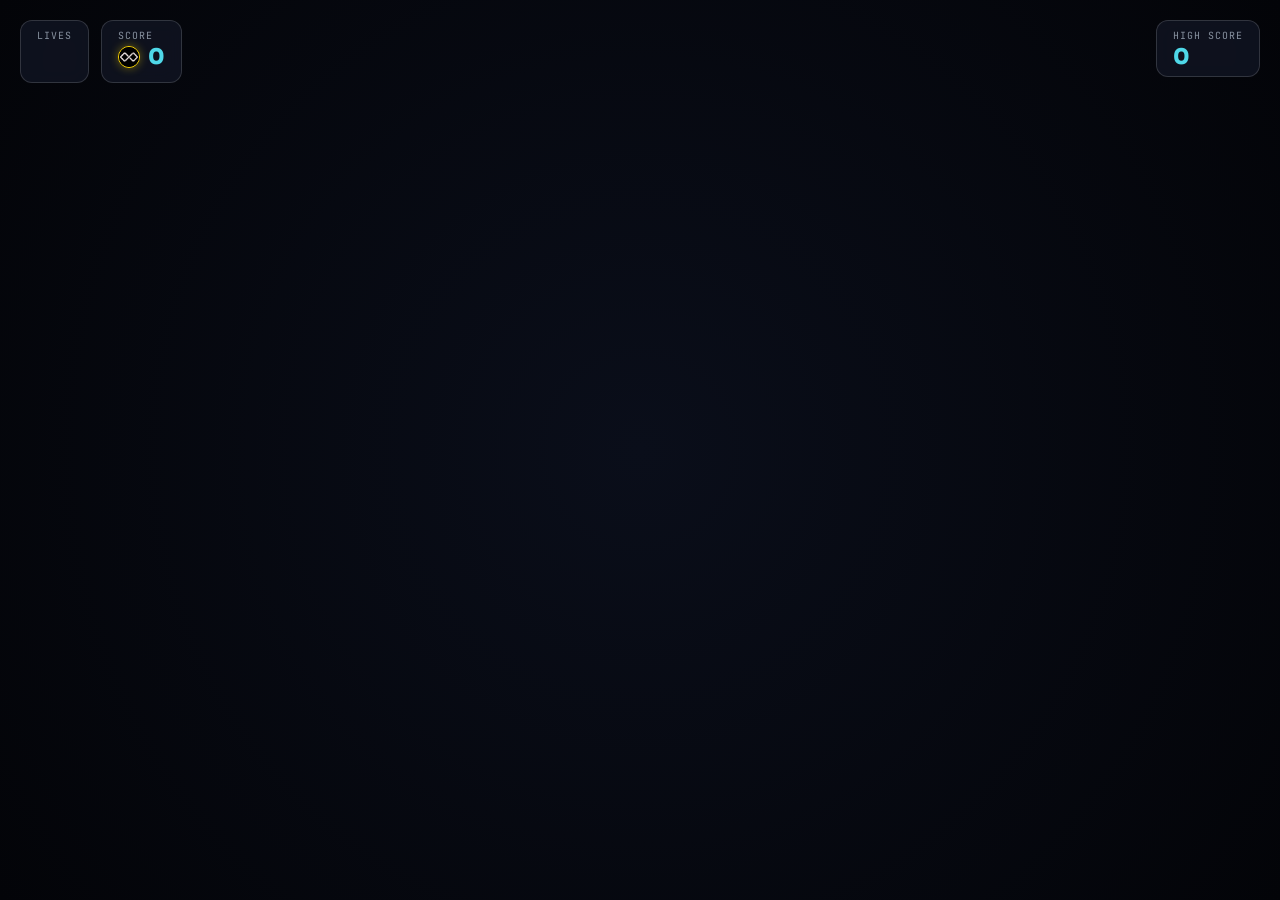
==== minigame/index.html @ 70013fde "upload v0.0.2 beta (p,b,web)" ====
<!DOCTYPE html>
<html lang="en">
<head>
<meta charset="UTF-8">
<meta name="viewport" content="width=device-width, initial-scale=1.0">
<title>Space Runner — Mini Game</title>
<link rel="preconnect" href="https://fonts.googleapis.com">
<link href="https://fonts.googleapis.com/css2?family=Sora:wght@600;800&family=JetBrains+Mono:wght@500;700&display=swap" rel="stylesheet">
<link rel="stylesheet" href="style.css">
</head>
<body>

<div id="gameContainer">
  <canvas id="gameCanvas"></canvas>

  <div id="hud">
    <div class="hud-group">
      <div class="hud-item">
        <span class="hud-label">LIVES</span>
        <div id="livesContainer" class="lives-container"></div>
      </div>
      <div class="hud-item">
        <span class="hud-label">SCORE</span>
        <div class="score-box">
          <div class="hud-coin">
            <img src="../logo.png" alt="Coin">
          </div>
          <span id="scoreVal">0</span>
        </div>
      </div>
    </div>

    <div class="hud-item">
      <span class="hud-label">HIGH SCORE</span>
      <span id="highScoreVal">0</span>
    </div>
  </div>

  <div id="gameOverScreen" class="overlay-screen">
    <h1 class="danger">GAME OVER</h1>
  </div>
</div>

<script src="game.js"></script>
</body>
</html>
---- minigame/style.css ----
* {
  margin: 0;
  padding: 0;
  box-sizing: border-box;
  user-select: none;
}

body, html {
  width: 100%;
  height: 100%;
  overflow: hidden;
  background-color: #040408;
  font-family: 'JetBrains Mono', monospace;
  color: #e8ecf1;
}

#gameContainer {
  position: relative;
  width: 100vw;
  height: 100vh;
  display: flex;
  align-items: center;
  justify-content: center;
}

#gameCanvas {
  display: block;
  width: 100%;
  height: 100%;
  background: radial-gradient(circle at center, #0a0e1a 0%, #030408 100%);
}

#hud {
  position: absolute;
  top: 20px;
  left: 20px;
  right: 20px;
  display: flex;
  justify-content: space-between;
  align-items: flex-start;
  pointer-events: none;
  z-index: 10;
}

.hud-group {
  display: flex;
  gap: 12px;
}

.hud-item {
  display: flex;
  flex-direction: column;
  gap: 4px;
  background: rgba(18, 22, 36, 0.75);
  border: 1px solid rgba(255, 255, 255, 0.15);
  padding: 8px 16px;
  border-radius: 12px;
  backdrop-filter: blur(10px);
}

.hud-label {
  font-size: 0.62rem;
  color: #8892a0;
  letter-spacing: 0.1em;
}

.score-box {
  display: flex;
  align-items: center;
  gap: 8px;
}

.hud-coin {
  width: 22px;
  height: 22px;
  border-radius: 50%;
  border: 1px solid #ffd700;
  background: #0a0e1a;
  overflow: hidden;
  display: grid;
  place-items: center;
  box-shadow: 0 0 10px rgba(255, 215, 0, 0.4);
  perspective: 1000px;
  transform-style: preserve-3d;
  animation: logo3DSpin 4.5s cubic-bezier(0.4, 0, 0.2, 1) infinite;
}

.hud-coin img {
  width: 100%;
  height: 100%;
  object-fit: cover;
}

@keyframes logo3DSpin {
  0% { transform: rotateY(0deg); }
  40% { transform: rotateY(720deg); }
  100% { transform: rotateY(720deg); }
}

.lives-container {
  display: flex;
  gap: 6px;
  align-items: center;
  height: 28px;
}

.heart-icon {
  width: 18px;
  height: 18px;
  fill: #ff5252;
  filter: drop-shadow(0 0 6px rgba(255, 82, 82, 0.6));
  transition: opacity 0.3s ease, transform 0.3s ease;
}

.heart-icon.lost {
  opacity: 0.2;
  transform: scale(0.8);
  filter: none;
}

.hud-item #scoreVal,
.hud-item #highScoreVal {
  font-family: 'Sora', sans-serif;
  font-size: 1.35rem;
  font-weight: 800;
  color: #4fd8e8;
  line-height: 1;
}

.overlay-screen {
  position: absolute;
  inset: 0;
  background: rgba(4, 4, 8, 0.92);
  backdrop-filter: blur(16px);
  display: flex;
  flex-direction: column;
  align-items: center;
  justify-content: center;
  gap: 18px;
  z-index: 20;
  opacity: 0;
  pointer-events: none;
  transition: opacity 0.35s ease;
}

.overlay-screen.active {
  opacity: 1;
  pointer-events: auto;
}

.overlay-screen h1.danger {
  font-family: 'Sora', sans-serif;
  font-size: clamp(2.5rem, 6vw, 4.5rem);
  font-weight: 800;
  background: linear-gradient(120deg, #ff5252, #ff7a52);
  -webkit-background-clip: text;
  background-clip: text;
  -webkit-text-fill-color: transparent;
  text-shadow: 0 0 30px rgba(255, 82, 82, 0.4);
}

/* CLASSIC PIXELATED MODE OVERRIDES */
body.classic-mode {
  background-color: #008080 !important;
  font-family: 'Tahoma', sans-serif !important;
  image-rendering: pixelated;
  image-rendering: crisp-edges;
}

body.classic-mode #gameCanvas {
  background: #000000 !important;
}

body.classic-mode .hud-item {
  background: #c0c0c0 !important;
  border-top: 2px solid #ffffff !important;
  border-left: 2px solid #ffffff !important;
  border-right: 2px solid #000000 !important;
  border-bottom: 2px solid #000000 !important;
  border-radius: 0 !important;
  backdrop-filter: none !important;
}

body.classic-mode .hud-label {
  color: #000000 !important;
  font-weight: bold !important;
}

body.classic-mode .hud-item #scoreVal,
body.classic-mode .hud-item #highScoreVal {
  color: #000080 !important;
  font-family: 'Tahoma', sans-serif !important;
}

body.classic-mode .hud-coin {
  border-radius: 0 !important;
  border: 1px solid #ffd700 !important;
  box-shadow: none !important;
  animation: none !important;
  background: #000000 !important;
}

body.classic-mode .heart-icon {
  fill: #800000 !important;
  filter: none !important;
}

body.classic-mode .overlay-screen {
  background: #c0c0c0 !important;
  border-top: 3px solid #ffffff !important;
  border-left: 3px solid #ffffff !important;
  border-right: 3px solid #000000 !important;
  border-bottom: 3px solid #000000 !important;
  backdrop-filter: none !important;
}

body.classic-mode .overlay-screen h1.danger {
  color: #800000 !important;
  background: none !important;
  -webkit-text-fill-color: #800000 !important;
  font-family: 'Tahoma', sans-serif !important;
  text-shadow: 2px 2px 0 #ffffff !important;
}
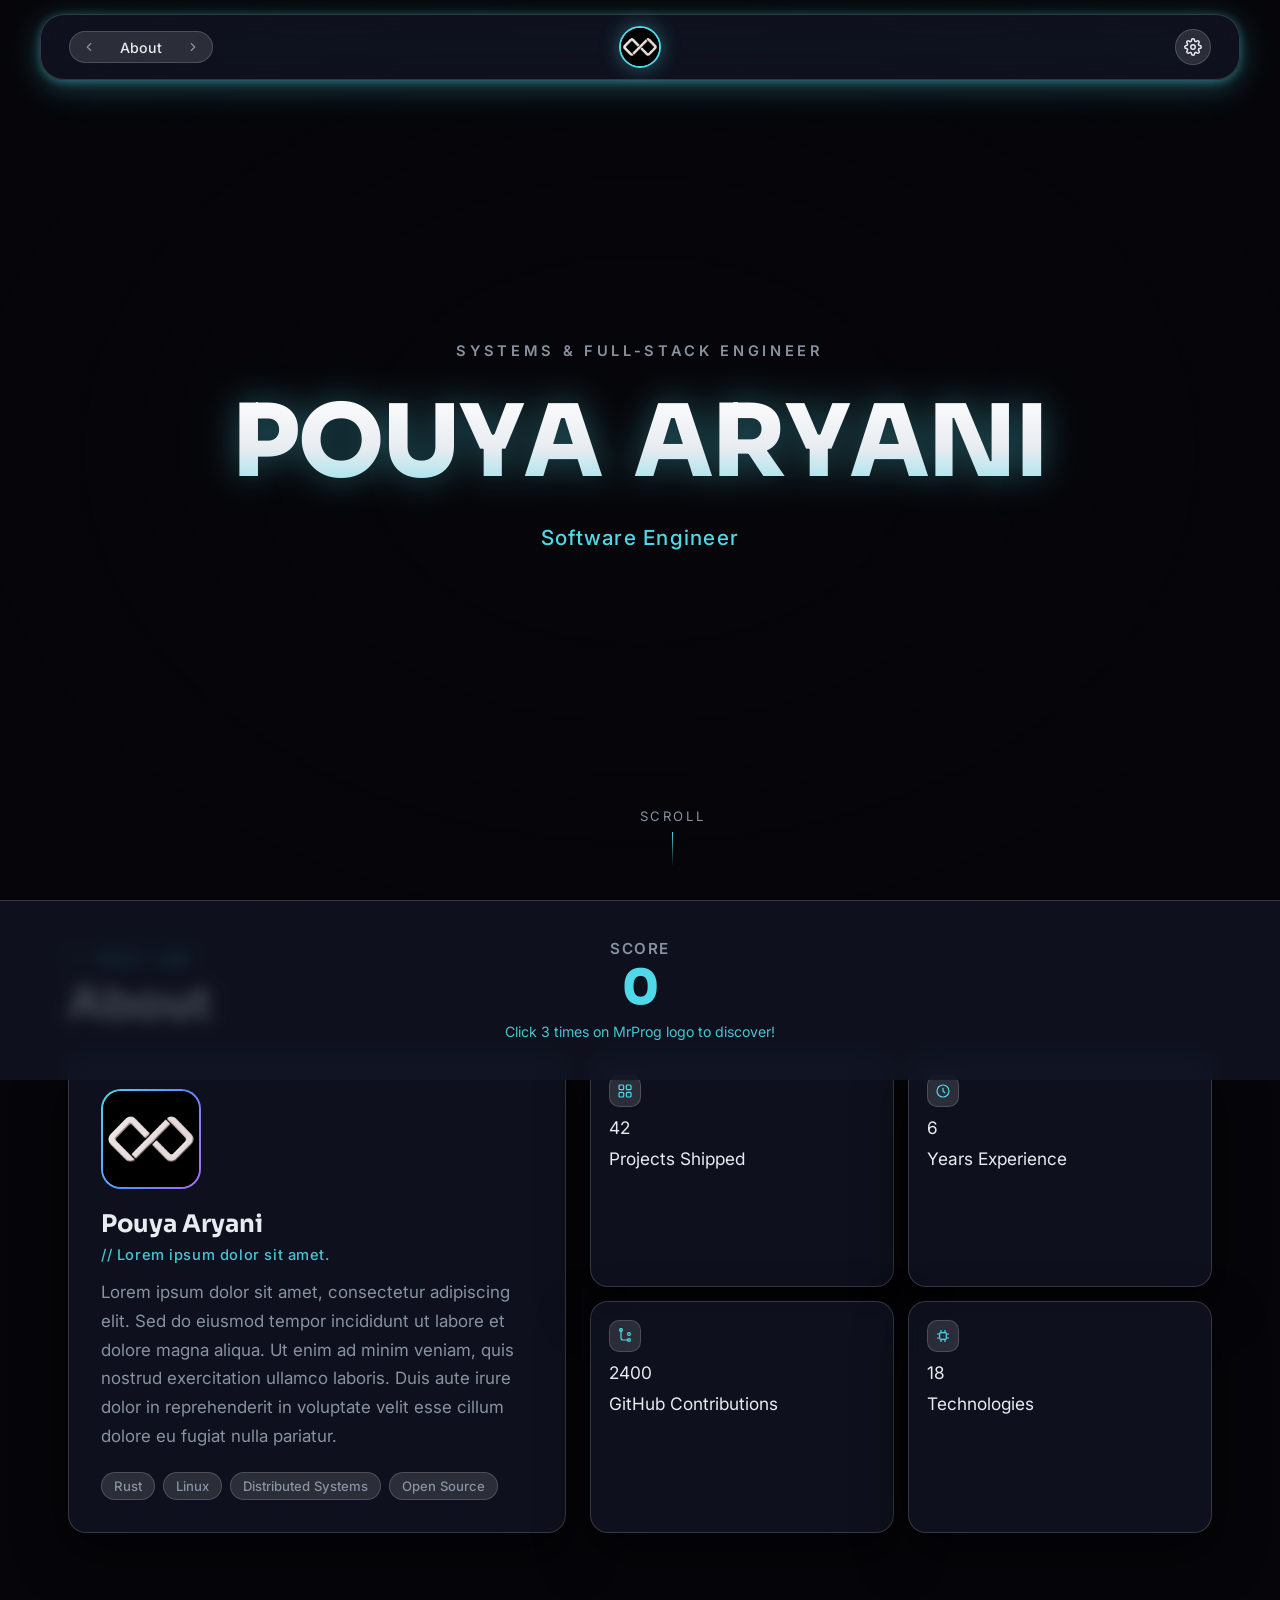
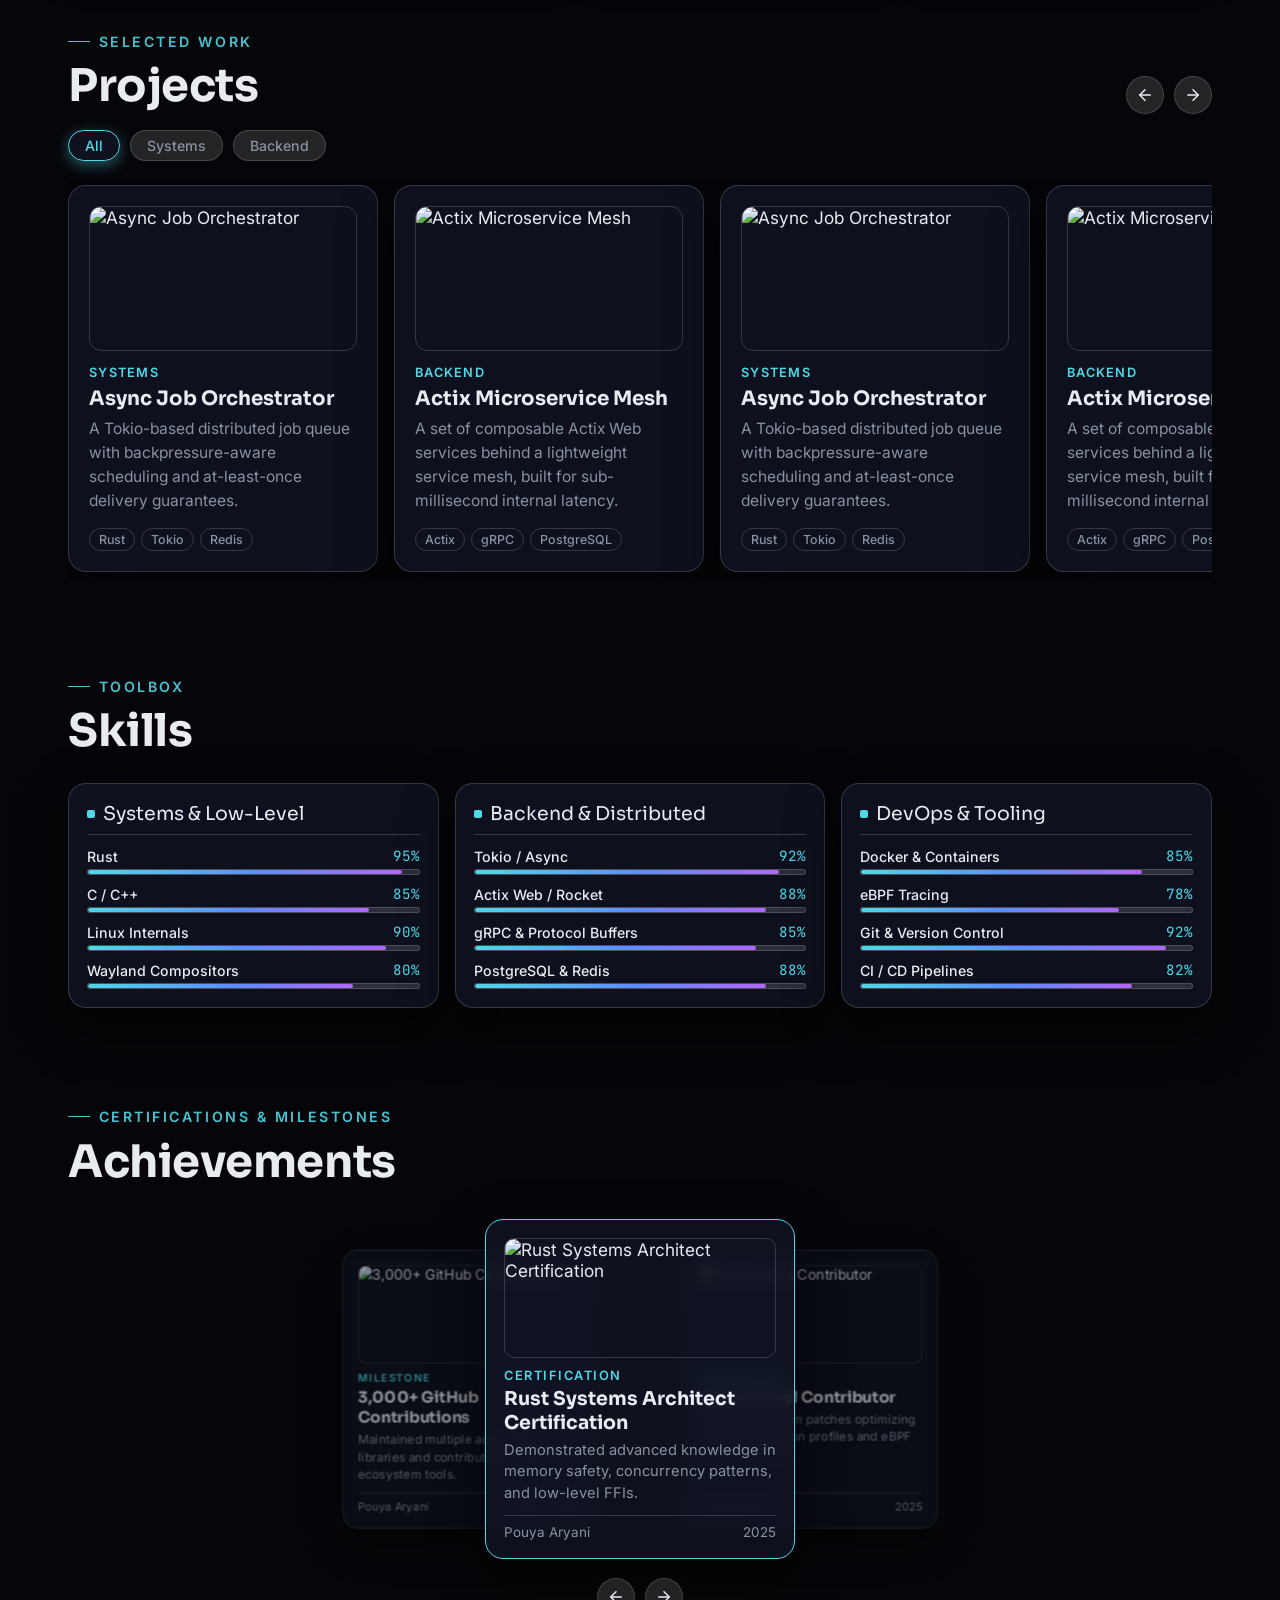
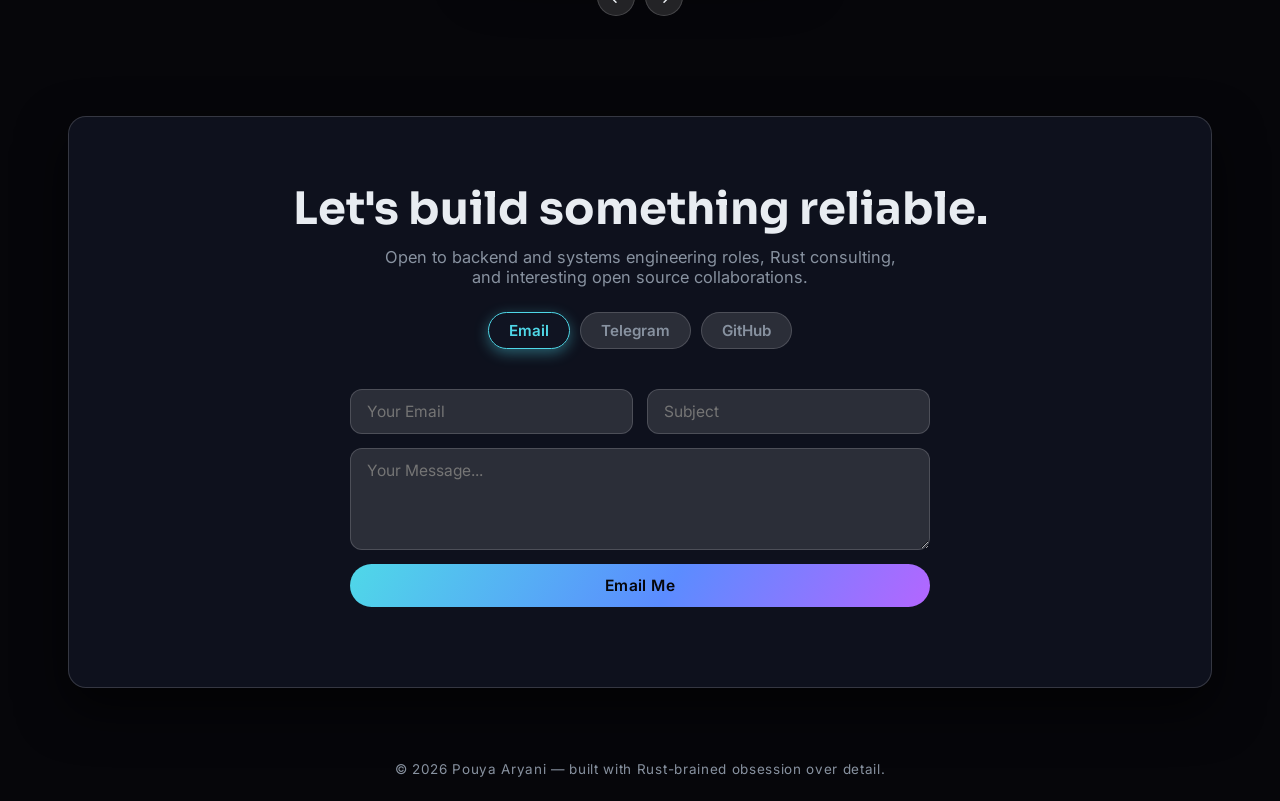
==== commit 0e19f07d: "fixed bug v0.0.1" ====
--- a/minigame/index.html
+++ b/minigame/index.html
@@ -41,6 +41,6 @@
   </div>
 </div>
 
-<script src="game.js"></script>
+<script type="module" src="game.js"></script>
 </body>
 </html>
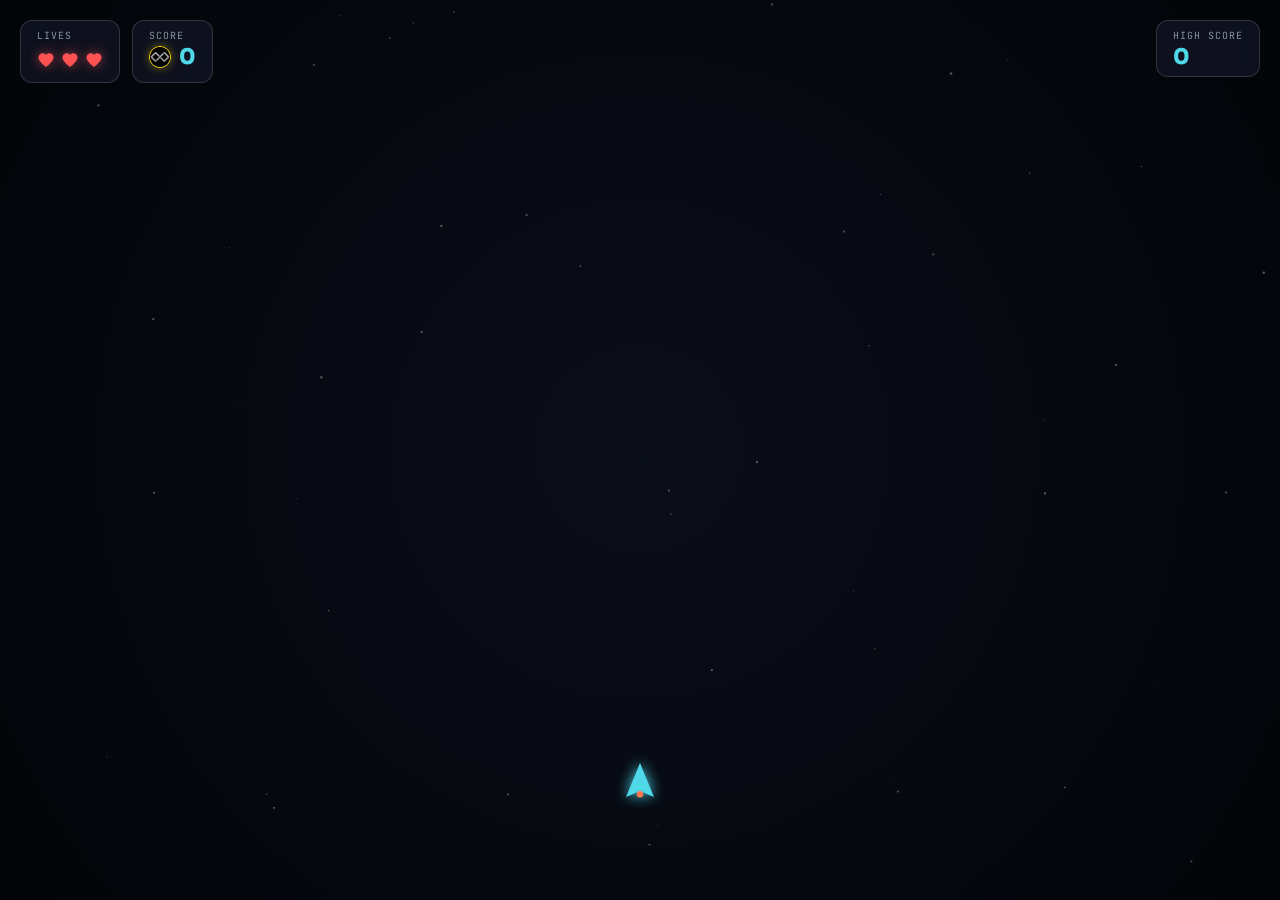
==== commit f543af50: "update game to v0.2.0 and add database" ====
--- a/minigame/index.html
+++ b/minigame/index.html
@@ -38,6 +38,29 @@
 
   <div id="gameOverScreen" class="overlay-screen">
     <h1 class="danger">GAME OVER</h1>
+    
+    <div class="stats-display">
+      <div class="stats-row">
+        <span class="stats-label">STAGE SCORE:</span>
+        <span id="finalScoreVal" class="stats-value">0</span>
+      </div>
+      <div class="stats-row">
+        <span class="stats-label">ALL-TIME BEST:</span>
+        <span id="finalHighScoreVal" class="stats-value">0</span>
+      </div>
+    </div>
+
+    <div class="leaderboard-box">
+      <div class="leaderboard-title">TOP 3 PILOTS</div>
+      <div id="leaderboardRows">
+        <div class="loading-text">FETCHING DATA...</div>
+      </div>
+    </div>
+
+    <div class="menu-actions">
+      <button id="restartBtn" class="game-btn primary-btn">PLAY AGAIN</button>
+      <button id="exitBtn" class="game-btn secondary-btn">EXIT TO SITE (5s)</button>
+    </div>
   </div>
 </div>
 
--- a/minigame/style.css
+++ b/minigame/style.css
@@ -130,17 +130,17 @@
 .overlay-screen {
   position: absolute;
   inset: 0;
-  background: rgba(4, 4, 8, 0.92);
-  backdrop-filter: blur(16px);
+  background: rgba(4, 4, 8, 0.94);
+  backdrop-filter: blur(20px);
   display: flex;
   flex-direction: column;
   align-items: center;
   justify-content: center;
-  gap: 18px;
+  gap: 20px;
   z-index: 20;
   opacity: 0;
   pointer-events: none;
-  transition: opacity 0.35s ease;
+  transition: opacity 0.4s ease;
 }
 
 .overlay-screen.active {
@@ -150,13 +150,147 @@
 
 .overlay-screen h1.danger {
   font-family: 'Sora', sans-serif;
-  font-size: clamp(2.5rem, 6vw, 4.5rem);
+  font-size: clamp(2.2rem, 5vw, 4.0rem);
   font-weight: 800;
   background: linear-gradient(120deg, #ff5252, #ff7a52);
   -webkit-background-clip: text;
   background-clip: text;
   -webkit-text-fill-color: transparent;
   text-shadow: 0 0 30px rgba(255, 82, 82, 0.4);
+}
+
+.stats-display {
+  display: flex;
+  flex-direction: column;
+  gap: 10px;
+  width: 300px;
+  background: rgba(255, 255, 255, 0.04);
+  border: 1px solid rgba(255, 255, 255, 0.08);
+  padding: 14px;
+  border-radius: 14px;
+}
+
+.stats-row {
+  display: flex;
+  justify-content: space-between;
+  align-items: center;
+}
+
+.stats-label {
+  font-size: 0.72rem;
+  color: #8892a0;
+  letter-spacing: 0.05em;
+}
+
+.stats-value {
+  font-family: 'Sora', sans-serif;
+  font-size: 1.15rem;
+  font-weight: 800;
+  color: #ffffff;
+}
+
+#finalScoreVal {
+  color: #ffd700;
+}
+
+.leaderboard-box {
+  width: 300px;
+  background: rgba(18, 22, 36, 0.6);
+  border: 1px solid rgba(255, 255, 255, 0.1);
+  border-radius: 14px;
+  padding: 14px;
+  display: flex;
+  flex-direction: column;
+  gap: 10px;
+}
+
+.leaderboard-title {
+  font-size: 0.65rem;
+  font-weight: 700;
+  color: #4fd8e8;
+  letter-spacing: 0.15em;
+  text-align: center;
+  border-bottom: 1px solid rgba(255, 255, 255, 0.08);
+  padding-bottom: 6px;
+}
+
+.leaderboard-row {
+  display: flex;
+  justify-content: space-between;
+  align-items: center;
+  font-size: 0.75rem;
+  padding: 4px 0;
+}
+
+.rank-tag {
+  font-weight: bold;
+  color: #ffd700;
+  margin-right: 6px;
+}
+
+.pilot-platform {
+  color: #8892a0;
+  font-size: 0.68rem;
+}
+
+.pilot-score {
+  font-family: 'Sora', sans-serif;
+  font-weight: 800;
+  color: #e8ecf1;
+}
+
+.loading-text {
+  font-size: 0.7rem;
+  color: #8892a0;
+  text-align: center;
+  animation: pulse 1.5s infinite;
+}
+
+@keyframes pulse {
+  0%, 100% { opacity: 0.5; }
+  50% { opacity: 1; }
+}
+
+.menu-actions {
+  display: flex;
+  flex-direction: column;
+  gap: 12px;
+  width: 300px;
+}
+
+.game-btn {
+  font-family: 'JetBrains Mono', monospace;
+  font-size: 0.85rem;
+  font-weight: 700;
+  padding: 14px 20px;
+  border-radius: 12px;
+  cursor: pointer;
+  border: none;
+  transition: all 0.25s cubic-bezier(0.4, 0, 0.2, 1);
+  text-align: center;
+  letter-spacing: 0.05em;
+}
+
+.primary-btn {
+  background: #ffffff;
+  color: #040408;
+}
+
+.primary-btn:hover {
+  background: #4fd8e8;
+  box-shadow: 0 0 20px rgba(79, 216, 232, 0.4);
+  transform: translateY(-2px);
+}
+
+.secondary-btn {
+  background: rgba(255, 255, 255, 0.08);
+  color: #e8ecf1;
+  border: 1px solid rgba(255, 255, 255, 0.15);
+}
+
+.secondary-btn:hover {
+  background: rgba(255, 255, 255, 0.15);
+  transform: translateY(-2px);
 }
 
 /* CLASSIC PIXELATED MODE OVERRIDES */
@@ -212,6 +346,7 @@
   border-right: 3px solid #000000 !important;
   border-bottom: 3px solid #000000 !important;
   backdrop-filter: none !important;
+  border-radius: 0 !important;
 }
 
 body.classic-mode .overlay-screen h1.danger {
@@ -220,4 +355,47 @@
   -webkit-text-fill-color: #800000 !important;
   font-family: 'Tahoma', sans-serif !important;
   text-shadow: 2px 2px 0 #ffffff !important;
+}
+
+body.classic-mode .stats-display,
+body.classic-mode .leaderboard-box {
+  background: #c0c0c0 !important;
+  border-top: 2px solid #000000 !important;
+  border-left: 2px solid #000000 !important;
+  border-right: 2px solid #ffffff !important;
+  border-bottom: 2px solid #ffffff !important;
+  border-radius: 0 !important;
+}
+
+body.classic-mode .stats-label,
+body.classic-mode .stats-value,
+body.classic-mode .leaderboard-title,
+body.classic-mode .rank-tag,
+body.classic-mode .pilot-platform,
+body.classic-mode .pilot-score,
+body.classic-mode .loading-text {
+  color: #000000 !important;
+  font-family: 'Tahoma', sans-serif !important;
+  font-weight: bold !important;
+}
+
+body.classic-mode .leaderboard-title {
+  border-bottom: 1px solid #000000 !important;
+}
+
+body.classic-mode .game-btn {
+  font-family: 'Tahoma', sans-serif !important;
+  border-radius: 0 !important;
+  border-top: 2px solid #ffffff !important;
+  border-left: 2px solid #ffffff !important;
+  border-right: 2px solid #000000 !important;
+  border-bottom: 2px solid #000000 !important;
+  background: #c0c0c0 !important;
+  color: #000000 !important;
+}
+
+body.classic-mode .game-btn:hover {
+  box-shadow: none !important;
+  transform: none !important;
+  background: #d8d8d8 !important;
 }
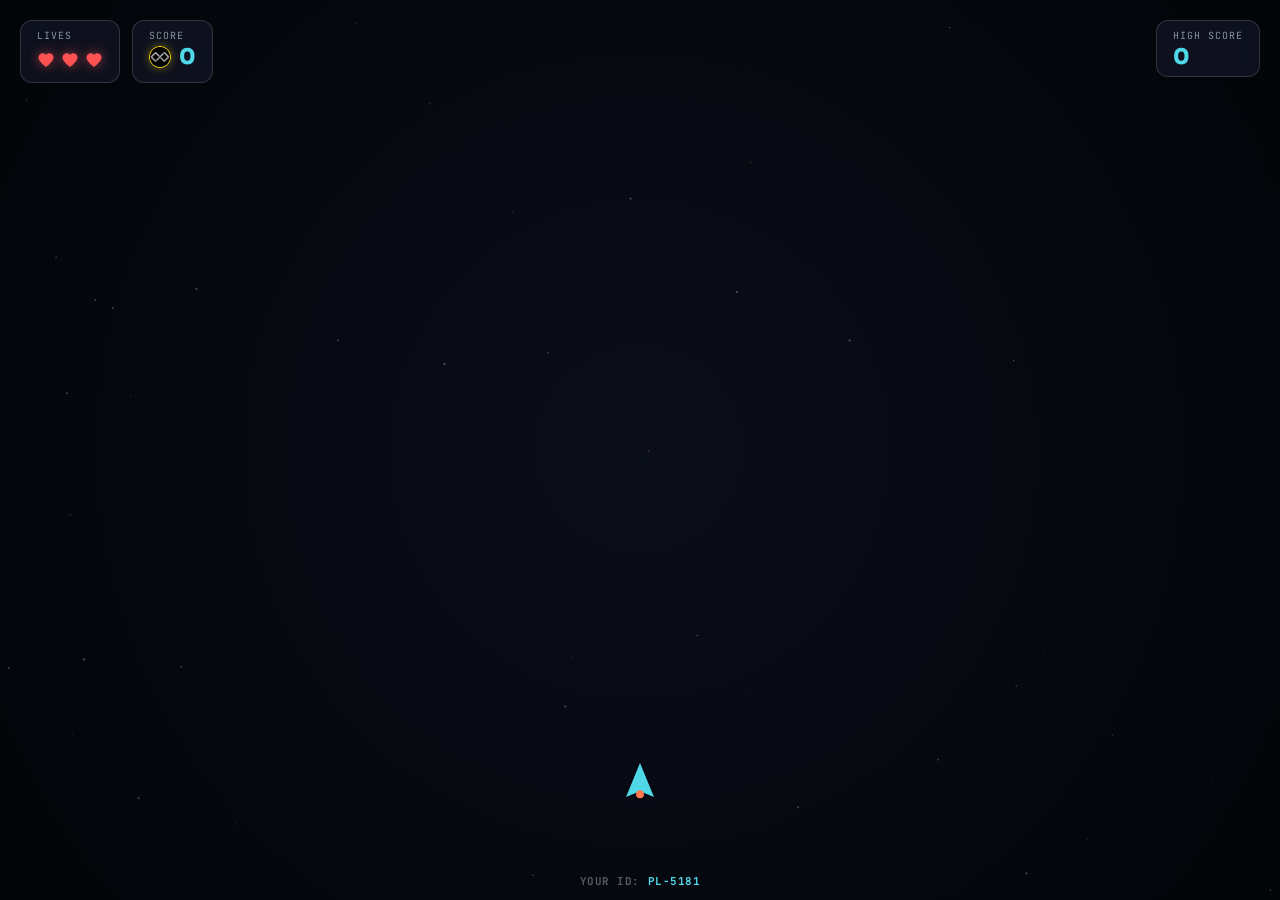
==== commit f3b260ed: "update v0.3.0 best test" ====
--- a/minigame/index.html
+++ b/minigame/index.html
@@ -62,6 +62,8 @@
       <button id="exitBtn" class="game-btn secondary-btn">EXIT TO SITE (5s)</button>
     </div>
   </div>
+
+  <div id="identityFooter">YOUR ID: <span id="identityField">PL-0000</span></div>
 </div>
 
 <script type="module" src="game.js"></script>
--- a/minigame/style.css
+++ b/minigame/style.css
@@ -229,8 +229,8 @@
 }
 
 .pilot-platform {
-  color: #8892a0;
-  font-size: 0.68rem;
+  color: #ffd700;
+  font-weight: bold;
 }
 
 .pilot-score {
@@ -244,6 +244,23 @@
   color: #8892a0;
   text-align: center;
   animation: pulse 1.5s infinite;
+}
+
+#identityFooter {
+  position: absolute;
+  bottom: 12px;
+  left: 50%;
+  transform: translateX(-50%);
+  font-size: 0.68rem;
+  font-weight: bold;
+  color: rgba(136, 146, 160, 0.6);
+  letter-spacing: 0.05em;
+  pointer-events: none;
+  z-index: 10;
+}
+
+#identityField {
+  color: #4fd8e8;
 }
 
 @keyframes pulse {
@@ -293,7 +310,6 @@
   transform: translateY(-2px);
 }
 
-/* CLASSIC PIXELATED MODE OVERRIDES */
 body.classic-mode {
   background-color: #008080 !important;
   font-family: 'Tahoma', sans-serif !important;
@@ -373,10 +389,15 @@
 body.classic-mode .rank-tag,
 body.classic-mode .pilot-platform,
 body.classic-mode .pilot-score,
-body.classic-mode .loading-text {
+body.classic-mode .loading-text,
+body.classic-mode #identityFooter {
   color: #000000 !important;
   font-family: 'Tahoma', sans-serif !important;
   font-weight: bold !important;
+}
+
+body.classic-mode #identityField {
+  color: #000080 !important;
 }
 
 body.classic-mode .leaderboard-title {
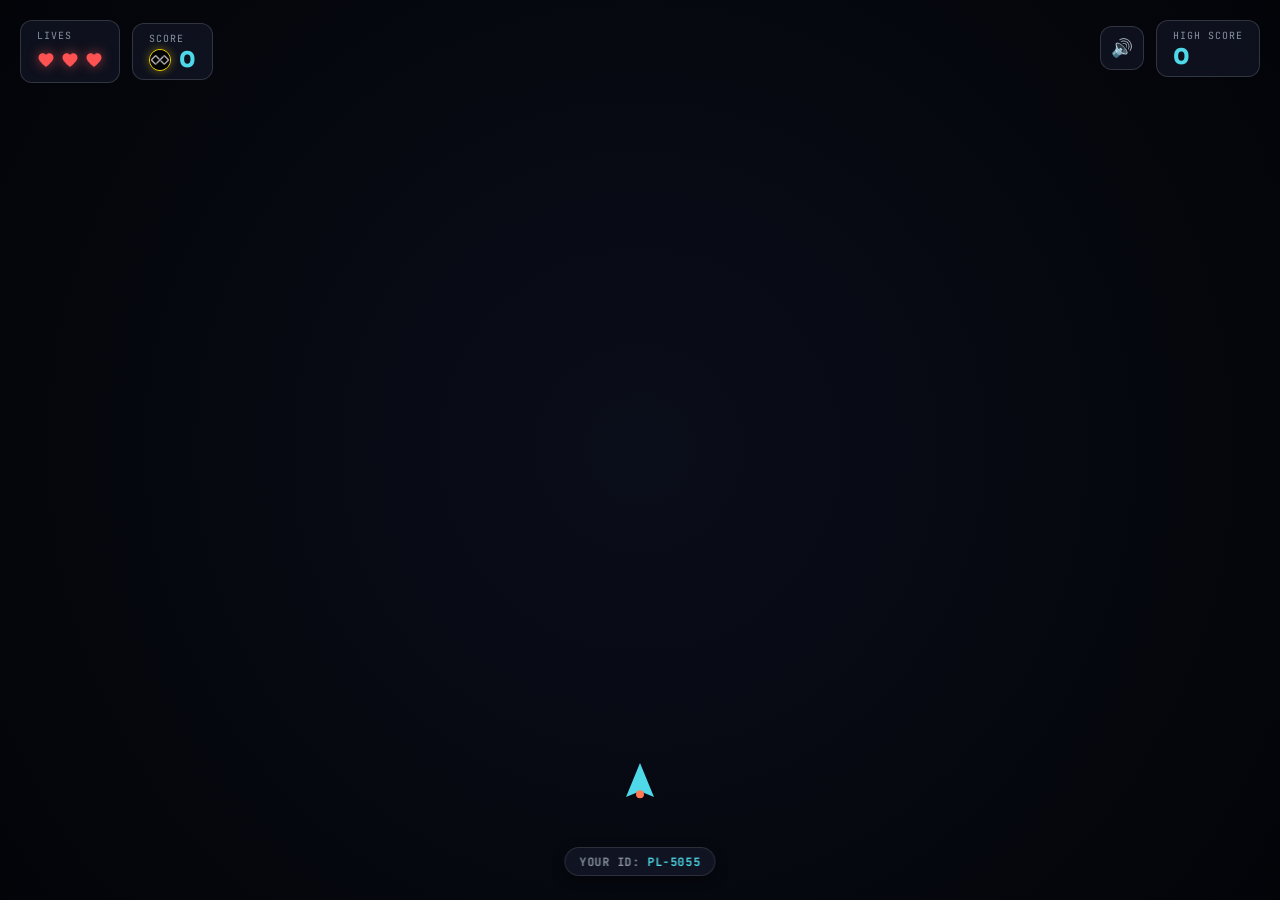
==== commit fbd16858: "update minigame v0.3.1 B" ====
--- a/minigame/index.html
+++ b/minigame/index.html
@@ -2,7 +2,7 @@
 <html lang="en">
 <head>
 <meta charset="UTF-8">
-<meta name="viewport" content="width=device-width, initial-scale=1.0">
+<meta name="viewport" content="width=device-width, initial-scale=1.0, maximum-scale=1.0, user-scalable=no">
 <title>Space Runner — Mini Game</title>
 <link rel="preconnect" href="https://fonts.googleapis.com">
 <link href="https://fonts.googleapis.com/css2?family=Sora:wght@600;800&family=JetBrains+Mono:wght@500;700&display=swap" rel="stylesheet">
@@ -30,13 +30,17 @@
       </div>
     </div>
 
-    <div class="hud-item">
-      <span class="hud-label">HIGH SCORE</span>
-      <span id="highScoreVal">0</span>
+    <div class="hud-right-group">
+      <button id="soundBtn" class="sound-btn">🔊</button>
+      <div class="hud-item">
+        <span class="hud-label">HIGH SCORE</span>
+        <span id="highScoreVal">0</span>
+      </div>
     </div>
   </div>
 
   <div id="gameOverScreen" class="overlay-screen">
+    <div id="celebrationMessage" class="celebration-badge"></div>
     <h1 class="danger">GAME OVER</h1>
     
     <div class="stats-display">
--- a/minigame/style.css
+++ b/minigame/style.css
@@ -5,13 +5,16 @@
   user-select: none;
 }
 
-body, html {
+body, html, #gameContainer, #gameCanvas {
   width: 100%;
   height: 100%;
   overflow: hidden;
   background-color: #040408;
   font-family: 'JetBrains Mono', monospace;
   color: #e8ecf1;
+  touch-action: none;
+  -webkit-touch-callout: none;
+  -webkit-user-select: none;
 }
 
 #gameContainer {
@@ -42,9 +45,14 @@
   z-index: 10;
 }
 
-.hud-group {
+.hud-group, .hud-right-group {
   display: flex;
   gap: 12px;
+  align-items: center;
+}
+
+.hud-right-group {
+  pointer-events: auto;
 }
 
 .hud-item {
@@ -56,6 +64,25 @@
   padding: 8px 16px;
   border-radius: 12px;
   backdrop-filter: blur(10px);
+}
+
+.sound-btn {
+  background: rgba(18, 22, 36, 0.75);
+  border: 1px solid rgba(255, 255, 255, 0.15);
+  color: #ffffff;
+  font-size: 1.1rem;
+  width: 44px;
+  height: 44px;
+  border-radius: 12px;
+  cursor: pointer;
+  backdrop-filter: blur(10px);
+  display: grid;
+  place-items: center;
+  transition: background 0.2s;
+}
+
+.sound-btn:active {
+  background: rgba(255, 255, 255, 0.2);
 }
 
 .hud-label {
@@ -109,7 +136,6 @@
   height: 18px;
   fill: #ff5252;
   filter: drop-shadow(0 0 6px rgba(255, 82, 82, 0.6));
-  transition: opacity 0.3s ease, transform 0.3s ease;
 }
 
 .heart-icon.lost {
@@ -136,7 +162,7 @@
   flex-direction: column;
   align-items: center;
   justify-content: center;
-  gap: 20px;
+  gap: 16px;
   z-index: 20;
   opacity: 0;
   pointer-events: none;
@@ -157,6 +183,26 @@
   background-clip: text;
   -webkit-text-fill-color: transparent;
   text-shadow: 0 0 30px rgba(255, 82, 82, 0.4);
+  margin-bottom: 5px;
+}
+
+.celebration-badge {
+  display: none;
+  background: linear-gradient(90deg, #ffd700, #ffa500);
+  color: #040408;
+  font-family: 'Sora', sans-serif;
+  font-weight: 800;
+  font-size: 0.8rem;
+  padding: 8px 20px;
+  border-radius: 30px;
+  box-shadow: 0 0 20px rgba(255, 215, 0, 0.5);
+  animation: bounce 1s infinite alternate;
+  letter-spacing: 0.05em;
+}
+
+@keyframes bounce {
+  0% { transform: translateY(0); }
+  100% { transform: translateY(-6px); }
 }
 
 .stats-display {
@@ -222,15 +268,13 @@
   padding: 4px 0;
 }
 
-.rank-tag {
+.rank-tag, .pilot-platform {
   font-weight: bold;
   color: #ffd700;
+}
+
+.rank-tag {
   margin-right: 6px;
-}
-
-.pilot-platform {
-  color: #ffd700;
-  font-weight: bold;
 }
 
 .pilot-score {
@@ -247,16 +291,23 @@
 }
 
 #identityFooter {
-  position: absolute;
-  bottom: 12px;
+  position: fixed;
+  bottom: 24px;
   left: 50%;
   transform: translateX(-50%);
-  font-size: 0.68rem;
-  font-weight: bold;
-  color: rgba(136, 146, 160, 0.6);
+  font-size: 0.72rem;
+  font-weight: 700;
+  color: #8892a0;
   letter-spacing: 0.05em;
   pointer-events: none;
-  z-index: 10;
+  z-index: 9999 !important;
+  background: rgba(18, 22, 36, 0.9);
+  padding: 6px 14px;
+  border-radius: 20px;
+  border: 1px solid rgba(255, 255, 255, 0.12);
+  backdrop-filter: blur(8px);
+  box-shadow: 0 4px 12px rgba(0, 0, 0, 0.5);
+  white-space: nowrap;
 }
 
 #identityField {
@@ -310,18 +361,54 @@
   transform: translateY(-2px);
 }
 
+@media (max-width: 410px) {
+  #hud {
+    top: 12px;
+    left: 10px;
+    right: 10px;
+  }
+  .hud-group, .hud-right-group {
+    gap: 6px;
+  }
+  .hud-item {
+    padding: 6px 10px;
+    border-radius: 10px;
+  }
+  .sound-btn {
+    width: 38px;
+    height: 38px;
+    font-size: 0.95rem;
+    border-radius: 10px;
+  }
+  .hud-item #scoreVal, 
+  .hud-item #highScoreVal {
+    font-size: 1.1rem;
+  }
+  .hud-coin {
+    width: 18px;
+    height: 18px;
+  }
+  .heart-icon {
+    width: 14px;
+    height: 14px;
+  }
+  #identityFooter {
+    bottom: 12px;
+    font-size: 0.65rem;
+    padding: 4px 10px;
+  }
+}
+
 body.classic-mode {
   background-color: #008080 !important;
   font-family: 'Tahoma', sans-serif !important;
-  image-rendering: pixelated;
-  image-rendering: crisp-edges;
 }
 
 body.classic-mode #gameCanvas {
   background: #000000 !important;
 }
 
-body.classic-mode .hud-item {
+body.classic-mode .hud-item, body.classic-mode .sound-btn {
   background: #c0c0c0 !important;
   border-top: 2px solid #ffffff !important;
   border-left: 2px solid #ffffff !important;
@@ -329,60 +416,10 @@
   border-bottom: 2px solid #000000 !important;
   border-radius: 0 !important;
   backdrop-filter: none !important;
-}
-
-body.classic-mode .hud-label {
   color: #000000 !important;
-  font-weight: bold !important;
-}
-
-body.classic-mode .hud-item #scoreVal,
-body.classic-mode .hud-item #highScoreVal {
-  color: #000080 !important;
-  font-family: 'Tahoma', sans-serif !important;
-}
-
-body.classic-mode .hud-coin {
-  border-radius: 0 !important;
-  border: 1px solid #ffd700 !important;
-  box-shadow: none !important;
-  animation: none !important;
-  background: #000000 !important;
-}
-
-body.classic-mode .heart-icon {
-  fill: #800000 !important;
-  filter: none !important;
-}
-
-body.classic-mode .overlay-screen {
-  background: #c0c0c0 !important;
-  border-top: 3px solid #ffffff !important;
-  border-left: 3px solid #ffffff !important;
-  border-right: 3px solid #000000 !important;
-  border-bottom: 3px solid #000000 !important;
-  backdrop-filter: none !important;
-  border-radius: 0 !important;
-}
-
-body.classic-mode .overlay-screen h1.danger {
-  color: #800000 !important;
-  background: none !important;
-  -webkit-text-fill-color: #800000 !important;
-  font-family: 'Tahoma', sans-serif !important;
-  text-shadow: 2px 2px 0 #ffffff !important;
-}
-
-body.classic-mode .stats-display,
-body.classic-mode .leaderboard-box {
-  background: #c0c0c0 !important;
-  border-top: 2px solid #000000 !important;
-  border-left: 2px solid #000000 !important;
-  border-right: 2px solid #ffffff !important;
-  border-bottom: 2px solid #ffffff !important;
-  border-radius: 0 !important;
-}
-
+}
+
+body.classic-mode .hud-label,
 body.classic-mode .stats-label,
 body.classic-mode .stats-value,
 body.classic-mode .leaderboard-title,
@@ -396,6 +433,52 @@
   font-weight: bold !important;
 }
 
+body.classic-mode .hud-item #scoreVal,
+body.classic-mode .hud-item #highScoreVal {
+  color: #000080 !important;
+  font-family: 'Tahoma', sans-serif !important;
+}
+
+body.classic-mode .hud-coin {
+  border-radius: 0 !important;
+  border: 1px solid #ffd700 !important;
+  box-shadow: none !important;
+  animation: none !important;
+  background: #000000 !important;
+}
+
+body.classic-mode .heart-icon {
+  fill: #800000 !important;
+  filter: none !important;
+}
+
+body.classic-mode .overlay-screen {
+  background: #c0c0c0 !important;
+  border-top: 3px solid #ffffff !important;
+  border-left: 3px solid #ffffff !important;
+  border-right: 3px solid #000000 !important;
+  border-bottom: 3px solid #000000 !important;
+  backdrop-filter: none !important;
+}
+
+body.classic-mode .overlay-screen h1.danger {
+  color: #800000 !important;
+  background: none !important;
+  -webkit-text-fill-color: #800000 !important;
+  font-family: 'Tahoma', sans-serif !important;
+  text-shadow: 2px 2px 0 #ffffff !important;
+}
+
+body.classic-mode .stats-display,
+body.classic-mode .leaderboard-box {
+  background: #c0c0c0 !important;
+  border-top: 2px solid #000000 !important;
+  border-left: 2px solid #000000 !important;
+  border-right: 2px solid #ffffff !important;
+  border-bottom: 2px solid #ffffff !important;
+  border-radius: 0 !important;
+}
+
 body.classic-mode #identityField {
   color: #000080 !important;
 }
@@ -419,4 +502,11 @@
   box-shadow: none !important;
   transform: none !important;
   background: #d8d8d8 !important;
+}
+
+body.classic-mode .celebration-badge {
+  border: 2px dashed #000000 !important;
+  border-radius: 0 !important;
+  background: #ffd700 !important;
+  box-shadow: none !important;
 }
